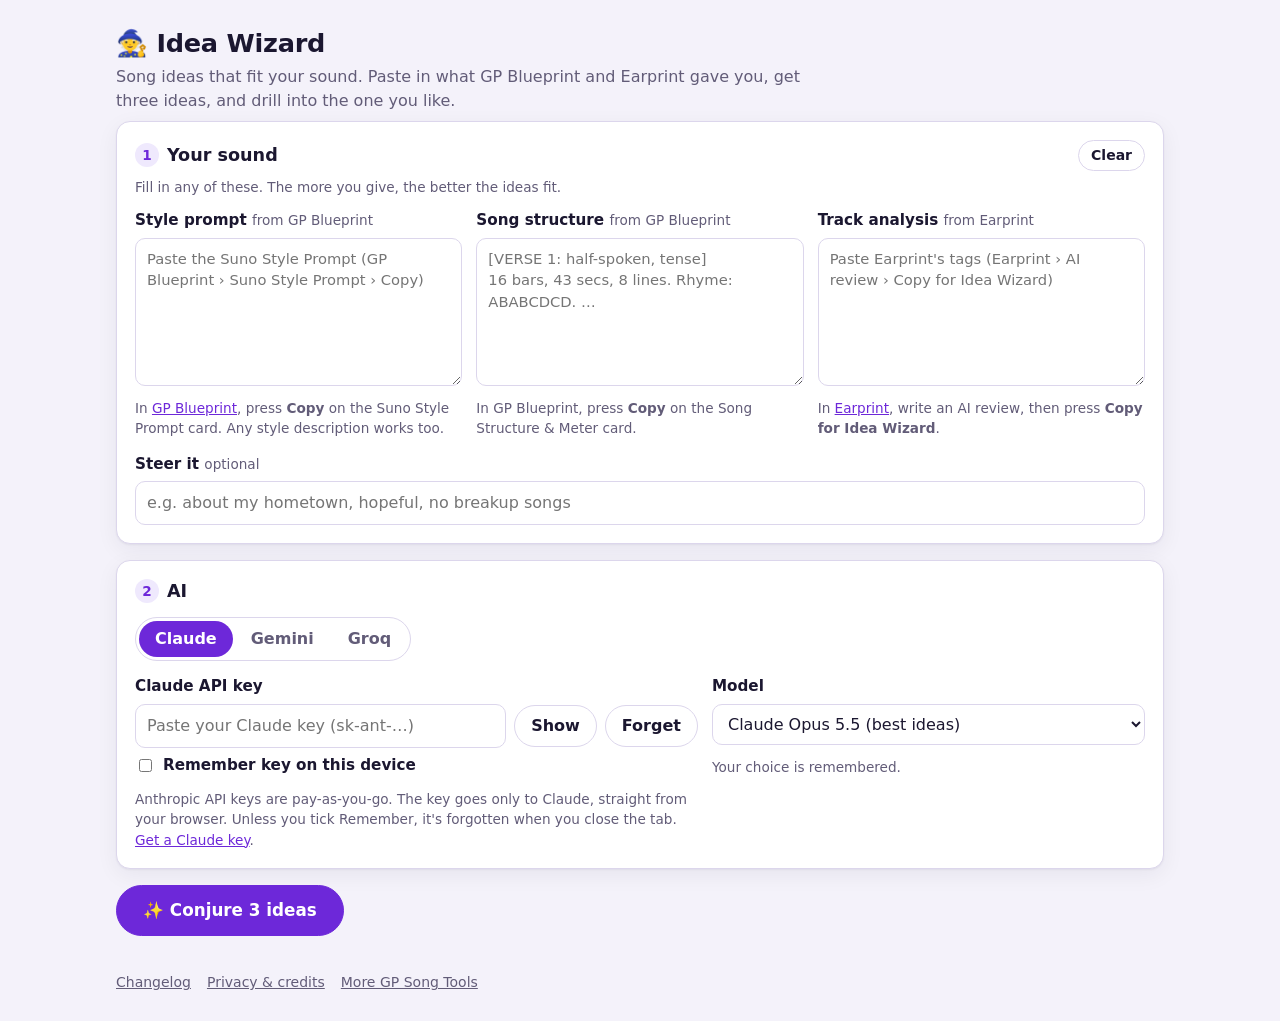
==== index.html @ 5dc4cb25 "Idea Wizard: song ideas from GP Blueprint and Earprint, with drill-down Paste GP Blueprint's style p" ====
<!doctype html>
<html lang="en">
<head>
<meta charset="utf-8">
<link rel="icon" href="data:image/svg+xml,<svg xmlns='http://www.w3.org/2000/svg' viewBox='0 0 100 100'><text y='.9em' font-size='90'>🧙</text></svg>">
<meta name="viewport" content="width=device-width, initial-scale=1">
<title>Idea Wizard</title>
<meta name="description" content="Turn a GP Blueprint style prompt, a song structure and an Earprint analysis into three song ideas, then drill into each one.">
<link rel="stylesheet" href="styles.css">
</head>
<body>
<header class="top">
  <div class="brand">
    <h1><span aria-hidden="true">🧙</span> Idea Wizard</h1>
    <p class="sub">Song ideas that fit your sound. Paste in what GP Blueprint and Earprint gave you, get three ideas, and drill into the one you like.</p>
  </div>
</header>

<main>
  <section class="card" aria-labelledby="h-sound">
    <div class="card-head">
      <h2 id="h-sound"><span class="step">1</span> Your sound</h2>
      <button type="button" class="ghost small" id="clearInputs">Clear</button>
    </div>
    <p class="hint">Fill in any of these. The more you give, the better the ideas fit.</p>
    <div class="inputs">
      <div class="field">
        <label for="style">Style prompt <span class="opt">from GP Blueprint</span></label>
        <textarea id="style" rows="6" placeholder="Paste the Suno Style Prompt (GP Blueprint › Suno Style Prompt › Copy)"></textarea>
        <p class="hint">In <a href="https://gp-songtools.github.io/gp-blueprint/" target="_blank" rel="noopener">GP Blueprint</a>, press <b>Copy</b> on the Suno Style Prompt card. Any style description works too.</p>
      </div>
      <div class="field">
        <label for="structure">Song structure <span class="opt">from GP Blueprint</span></label>
        <textarea id="structure" rows="6" spellcheck="false" placeholder="[VERSE 1: half-spoken, tense]&#10;16 bars, 43 secs, 8 lines. Rhyme: ABABCDCD. …"></textarea>
        <p class="hint" id="structInfo">In GP Blueprint, press <b>Copy</b> on the Song Structure &amp; Meter card.</p>
      </div>
      <div class="field">
        <label for="earprint">Track analysis <span class="opt">from Earprint</span></label>
        <textarea id="earprint" rows="6" placeholder="Paste Earprint's tags (Earprint › AI review › Copy for Idea Wizard)"></textarea>
        <p class="hint" id="epInfo">In <a href="https://gp-songtools.github.io/earprint/" target="_blank" rel="noopener">Earprint</a>, write an AI review, then press <b>Copy for Idea Wizard</b>.</p>
      </div>
    </div>
    <div class="field">
      <label for="steer">Steer it <span class="opt">optional</span></label>
      <input id="steer" type="text" autocomplete="off" placeholder="e.g. about my hometown, hopeful, no breakup songs">
    </div>
  </section>

  <section class="card" aria-labelledby="h-ai">
    <div class="card-head"><h2 id="h-ai"><span class="step">2</span> AI</h2></div>
    <div class="seg" role="radiogroup" aria-label="AI provider">
      <label><input type="radio" name="provider" value="claude"><span>Claude</span></label>
      <label><input type="radio" name="provider" value="gemini"><span>Gemini</span></label>
      <label><input type="radio" name="provider" value="groq"><span>Groq</span></label>
    </div>
    <div class="ai-grid">
      <div class="field">
        <label for="key" id="keyLabel">API key</label>
        <div class="row">
          <input id="key" type="password" autocomplete="off" spellcheck="false">
          <button type="button" class="ghost" id="keyShow">Show</button>
          <button type="button" class="ghost" id="keyForget">Forget</button>
        </div>
        <label class="chk"><input type="checkbox" id="keyRemember"> Remember key on this device</label>
        <p class="hint" id="keyNote"></p>
      </div>
      <div class="field">
        <label for="model">Model</label>
        <select id="model"></select>
        <p class="hint" id="modelNote"></p>
      </div>
    </div>
  </section>

  <div class="go-row">
    <button type="button" class="go" id="go">✨ Conjure 3 ideas</button>
    <p class="status" id="status" role="status" aria-live="polite"></p>
  </div>

  <section id="results" hidden aria-labelledby="h-ideas">
    <div class="card-head">
      <h2 id="h-ideas"><span class="step">3</span> Ideas</h2>
      <button type="button" class="ghost small" id="more">More ideas</button>
    </div>
    <ol class="ideas" id="ideas"></ol>
  </section>

  <section id="detail" class="card detail" hidden aria-live="polite"></section>
</main>

<footer class="foot">
  <a href="changelog.html">Changelog</a>
  <a href="https://gp-songtools.github.io/toolsmenu/privacy.html">Privacy &amp; credits</a>
  <a href="https://gp-songtools.github.io/toolsmenu/">More GP Song Tools</a>
</footer>

<script type="module" src="app.js"></script>
<!-- Cloudflare Web Analytics --><script type='module' src='https://static.cloudflareinsights.com/beacon.min.js' data-cf-beacon='{"token": "2c5b0c69f74b496998f02d0e1f651bd5"}'></script><!-- End Cloudflare Web Analytics -->
</body>
</html>
---- styles.css ----
/* Idea Wizard. Light and dark themes; colours only via the variables below. */
:root{--bg:#f4f2fa;--card:#ffffff;--ink:#1b1730;--mut:#625c78;--ln:#dcd6ec;--ac:#6d28d9;--acf:#ffffff;--soft:#efe9fd;--chip:#f1edf9;--warn:#b3261e;--ok:#047857;
  --r:14px;--shadow:0 1px 2px rgba(20,10,50,.05),0 6px 22px rgba(20,10,50,.06);color-scheme:light}
@media(prefers-color-scheme:dark){:root{--bg:#120f1c;--card:#1b1729;--ink:#ece8f7;--mut:#a39cba;--ln:#2e2843;--ac:#a78bfa;--acf:#160a33;--soft:#251d3d;--chip:#241f36;--warn:#ff8a80;--ok:#6ee7b7;--shadow:none;color-scheme:dark}}
*,*::before,*::after{box-sizing:border-box}
[hidden]{display:none!important}
html,body{margin:0;background:var(--bg);color:var(--ink);font:16px/1.5 system-ui,-apple-system,"Segoe UI",Roboto,sans-serif}
a{color:var(--ac)}
h1,h2,h3{margin:0;line-height:1.2}
h1{font-size:1.6rem;letter-spacing:-.01em}
h2{font-size:1.1rem;display:flex;align-items:center;gap:8px}
h3{font-size:1.05rem}
button,input,select,textarea{font:inherit;color:inherit}
button{cursor:pointer;border:1px solid var(--ac);background:var(--ac);color:var(--acf);border-radius:999px;padding:8px 16px;font-weight:600}
button.ghost{background:transparent;color:var(--ink);border-color:var(--ln)}
button.ghost:hover{border-color:var(--ac)}
button.small{padding:4px 12px;font-size:.875rem}
button:disabled{opacity:.5;cursor:not-allowed}
button:focus-visible,input:focus-visible,select:focus-visible,textarea:focus-visible,summary:focus-visible{outline:2px solid var(--ac);outline-offset:2px}
input[type=text],input[type=password],select,textarea{width:100%;min-width:0;background:var(--card);border:1px solid var(--ln);border-radius:10px;padding:9px 11px}
textarea{resize:vertical;line-height:1.45;font-size:.92rem}
.top,main,.foot{max-width:1080px;margin:0 auto;padding-left:16px;padding-right:16px}
.top{padding-top:28px;padding-bottom:8px}
.sub{color:var(--mut);margin:6px 0 0;max-width:68ch}
main{display:flex;flex-direction:column;gap:16px;padding-bottom:32px}
.card{background:var(--card);border:1px solid var(--ln);border-radius:var(--r);padding:18px;box-shadow:var(--shadow);min-width:0}
.card-head{display:flex;align-items:center;justify-content:space-between;gap:12px;margin-bottom:6px}
.step{display:inline-grid;place-items:center;width:24px;height:24px;border-radius:50%;background:var(--soft);color:var(--ac);font-size:.85rem;font-weight:700}
.hint{color:var(--mut);font-size:.85rem;margin:6px 0 0}
.hint.ok{color:var(--ok)}
.inputs{display:grid;grid-template-columns:repeat(3,minmax(0,1fr));gap:14px;margin:12px 0 14px}
.field{display:flex;flex-direction:column;gap:6px;min-width:0}
.field>label{font-weight:600;font-size:.95rem}
.opt{font-weight:400;color:var(--mut);font-size:.85rem}
.row{display:flex;gap:8px;align-items:center}
.row input{flex:1}
.chk{display:flex;gap:8px;align-items:center;font-size:.9rem}
.seg{display:inline-flex;border:1px solid var(--ln);border-radius:999px;padding:3px;gap:2px;margin:8px 0 14px;flex-wrap:wrap}
.seg label{cursor:pointer}
.seg input{position:absolute;opacity:0;pointer-events:none}
.seg span{display:block;padding:6px 16px;border-radius:999px;font-weight:600;color:var(--mut)}
.seg input:checked+span{background:var(--ac);color:var(--acf)}
.seg input:focus-visible+span{outline:2px solid var(--ac);outline-offset:2px}
.ai-grid{display:grid;grid-template-columns:minmax(0,1.3fr) minmax(0,1fr);gap:14px}
.go-row{display:flex;align-items:center;gap:14px;flex-wrap:wrap}
.go{font-size:1.05rem;padding:12px 26px}
.status{margin:0;color:var(--mut);min-width:0;overflow-wrap:anywhere}
.status.err{color:var(--warn)}
.status.busy::before{content:"";display:inline-block;width:12px;height:12px;border:2px solid var(--ac);border-right-color:transparent;border-radius:50%;margin-right:8px;vertical-align:-1px;animation:spin .8s linear infinite}
@keyframes spin{to{transform:rotate(360deg)}}
@media(prefers-reduced-motion:reduce){.status.busy::before{animation:none}}
.ideas{list-style:none;margin:0;padding:0;display:grid;grid-template-columns:repeat(3,minmax(0,1fr));gap:14px}
.idea{background:var(--card);border:1px solid var(--ln);border-top:4px solid var(--ac);border-radius:var(--r);padding:16px;display:flex;flex-direction:column;gap:8px;box-shadow:var(--shadow);min-width:0}
.idea.on{outline:2px solid var(--ac)}
.idea .topic{margin:0}
.kv{margin:0;font-size:.92rem}
.kv b{color:var(--mut);font-weight:600}
.chips{display:flex;flex-wrap:wrap;gap:6px;margin:0;padding:0;list-style:none}
.chips li{background:var(--chip);border-radius:999px;padding:2px 10px;font-size:.85rem}
.why{color:var(--mut);font-size:.88rem;margin:0}
.actions{display:flex;flex-wrap:wrap;gap:8px;margin-top:auto;padding-top:6px}
.copied{font-size:.85rem;color:var(--ok)}
.detail h3{font-size:1.35rem}
.plan-meta{display:grid;grid-template-columns:repeat(3,minmax(0,1fr));gap:12px;margin:12px 0}
.plan-meta div{background:var(--soft);border-radius:10px;padding:10px 12px}
.plan-meta b{display:block;font-size:.8rem;text-transform:uppercase;letter-spacing:.06em;color:var(--ac)}
.secs{list-style:none;margin:12px 0;padding:0;display:flex;flex-direction:column;gap:10px}
.sec{border:1px solid var(--ln);border-left:4px solid var(--ac);border-radius:10px;padding:12px 14px}
.sec.inst{border-left-color:var(--ln)}
.sec .tag{font-family:ui-monospace,SFMono-Regular,Menlo,monospace;font-size:.88rem;font-weight:600;overflow-wrap:anywhere}
.sec p{margin:6px 0}
.lines{margin:8px 0 0;padding-left:1.4em;display:flex;flex-direction:column;gap:6px;font-size:.92rem}
.lines .img{color:var(--mut)}
.lines .ends{font-family:ui-monospace,SFMono-Regular,Menlo,monospace;font-size:.82rem;color:var(--ac)}
.extras{display:grid;grid-template-columns:repeat(2,minmax(0,1fr));gap:14px;margin:12px 0}
.extras h4{margin:0 0 6px;font-size:.9rem}
.extras ul.plain{margin:0;padding-left:1.2em}
.foot{display:flex;flex-wrap:wrap;gap:4px 16px;padding-top:4px;padding-bottom:28px;color:var(--mut);font-size:.875rem}
.foot a{color:inherit}
.foot a:hover{color:var(--ac)}
@media(max-width:900px){.inputs,.ideas,.plan-meta,.extras{grid-template-columns:minmax(0,1fr)}.ai-grid{grid-template-columns:minmax(0,1fr)}}
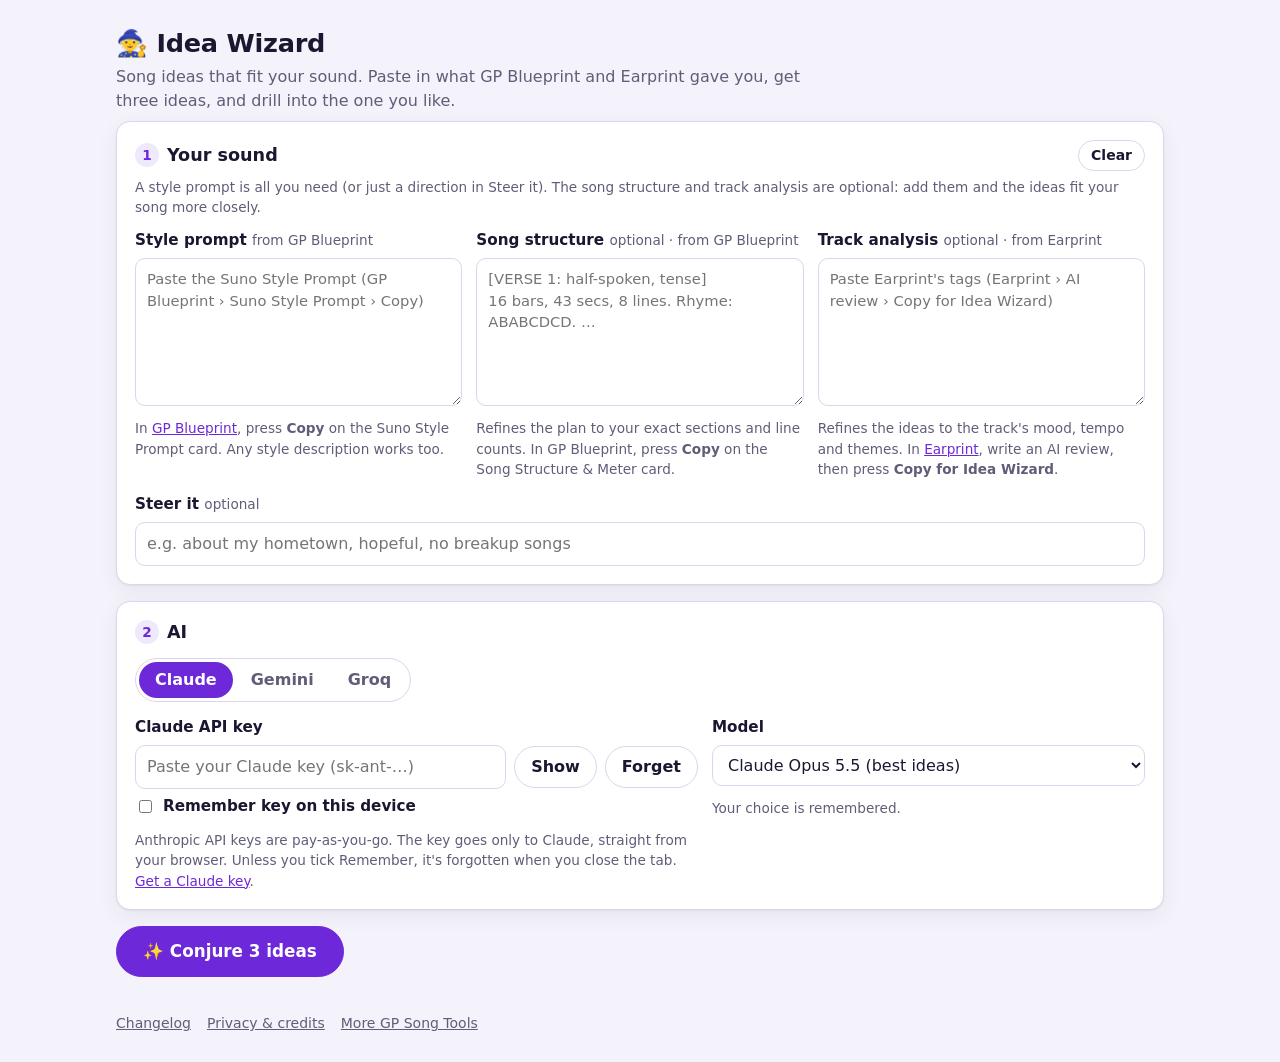
==== commit 501dd8ef: "Structure and track analysis are optional: a style prompt or direction is enough Co-Authored-By: Cla" ====
--- a/index.html
+++ b/index.html
@@ -22,7 +22,7 @@
       <h2 id="h-sound"><span class="step">1</span> Your sound</h2>
       <button type="button" class="ghost small" id="clearInputs">Clear</button>
     </div>
-    <p class="hint">Fill in any of these. The more you give, the better the ideas fit.</p>
+    <p class="hint">A style prompt is all you need (or just a direction in Steer it). The song structure and track analysis are optional: add them and the ideas fit your song more closely.</p>
     <div class="inputs">
       <div class="field">
         <label for="style">Style prompt <span class="opt">from GP Blueprint</span></label>
@@ -30,14 +30,14 @@
         <p class="hint">In <a href="https://gp-songtools.github.io/gp-blueprint/" target="_blank" rel="noopener">GP Blueprint</a>, press <b>Copy</b> on the Suno Style Prompt card. Any style description works too.</p>
       </div>
       <div class="field">
-        <label for="structure">Song structure <span class="opt">from GP Blueprint</span></label>
+        <label for="structure">Song structure <span class="opt">optional · from GP Blueprint</span></label>
         <textarea id="structure" rows="6" spellcheck="false" placeholder="[VERSE 1: half-spoken, tense]&#10;16 bars, 43 secs, 8 lines. Rhyme: ABABCDCD. …"></textarea>
-        <p class="hint" id="structInfo">In GP Blueprint, press <b>Copy</b> on the Song Structure &amp; Meter card.</p>
+        <p class="hint" id="structInfo">Refines the plan to your exact sections and line counts. In GP Blueprint, press <b>Copy</b> on the Song Structure &amp; Meter card.</p>
       </div>
       <div class="field">
-        <label for="earprint">Track analysis <span class="opt">from Earprint</span></label>
+        <label for="earprint">Track analysis <span class="opt">optional · from Earprint</span></label>
         <textarea id="earprint" rows="6" placeholder="Paste Earprint's tags (Earprint › AI review › Copy for Idea Wizard)"></textarea>
-        <p class="hint" id="epInfo">In <a href="https://gp-songtools.github.io/earprint/" target="_blank" rel="noopener">Earprint</a>, write an AI review, then press <b>Copy for Idea Wizard</b>.</p>
+        <p class="hint" id="epInfo">Refines the ideas to the track's mood, tempo and themes. In <a href="https://gp-songtools.github.io/earprint/" target="_blank" rel="noopener">Earprint</a>, write an AI review, then press <b>Copy for Idea Wizard</b>.</p>
       </div>
     </div>
     <div class="field">
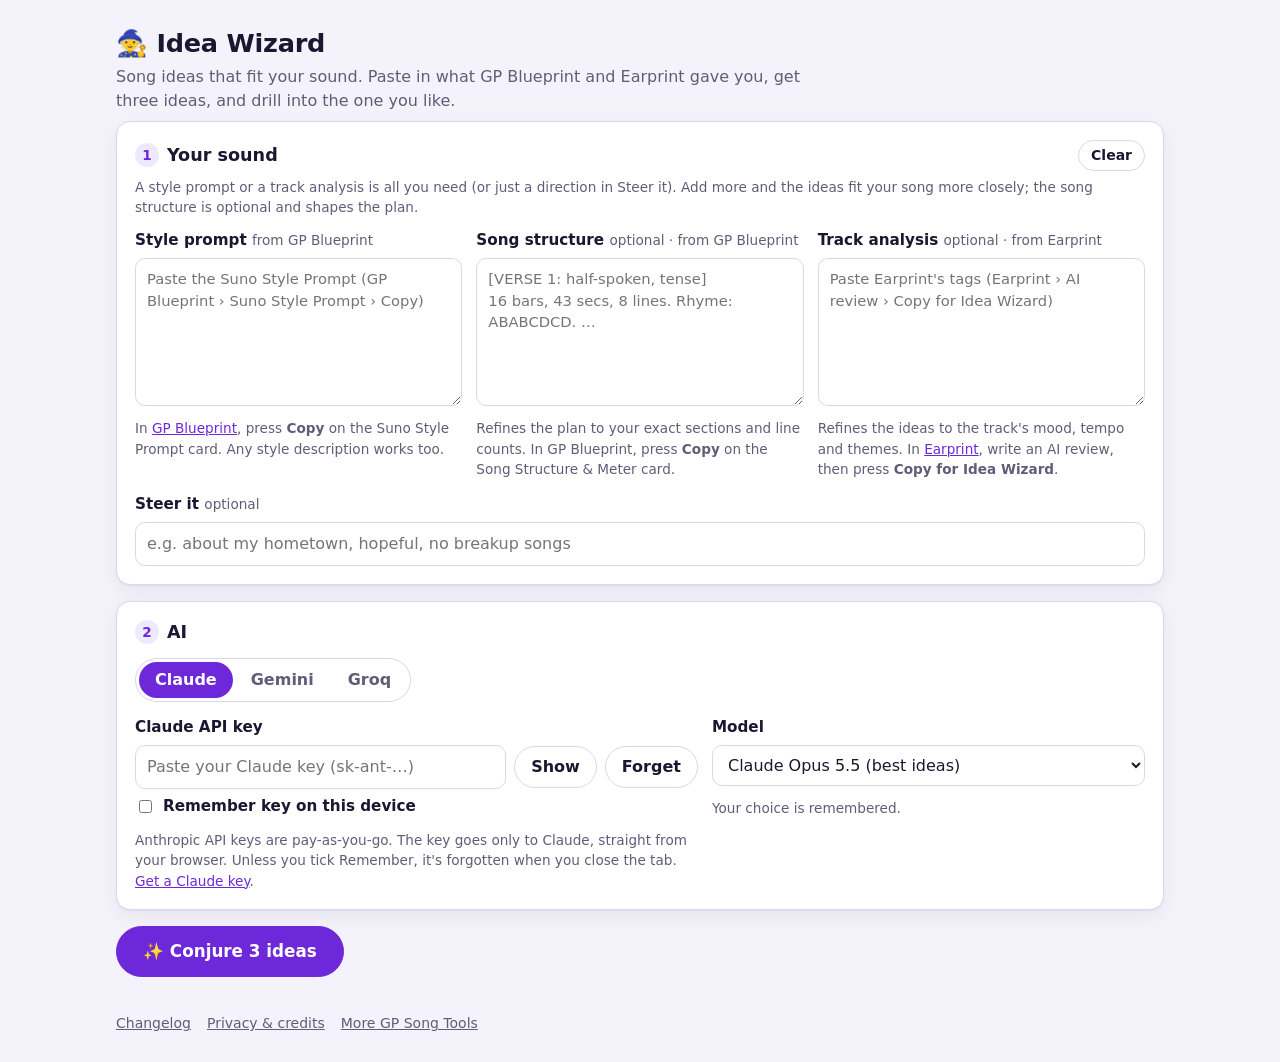
==== commit e16cfac8: "Earprint's analysis alone is enough to conjure ideas Co-Authored-By: Claude Opus 5.5 <noreply@anthro" ====
--- a/index.html
+++ b/index.html
@@ -22,7 +22,7 @@
       <h2 id="h-sound"><span class="step">1</span> Your sound</h2>
       <button type="button" class="ghost small" id="clearInputs">Clear</button>
     </div>
-    <p class="hint">A style prompt is all you need (or just a direction in Steer it). The song structure and track analysis are optional: add them and the ideas fit your song more closely.</p>
+    <p class="hint">A style prompt or a track analysis is all you need (or just a direction in Steer it). Add more and the ideas fit your song more closely; the song structure is optional and shapes the plan.</p>
     <div class="inputs">
       <div class="field">
         <label for="style">Style prompt <span class="opt">from GP Blueprint</span></label>
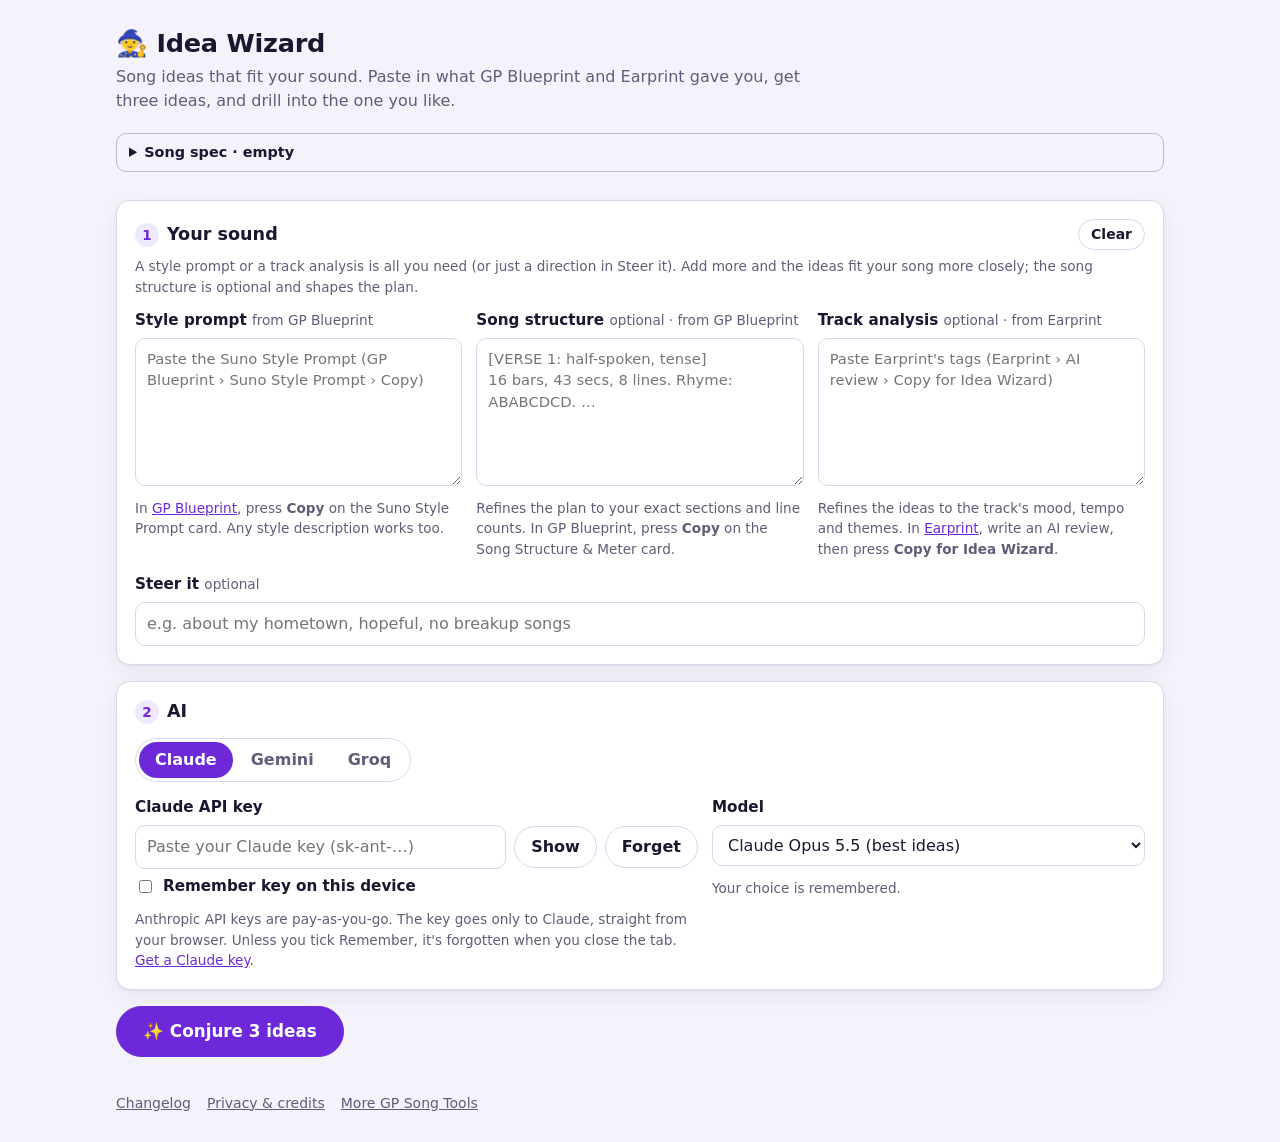
==== commit cdd44c2c: "Song spec: fill the boxes from it and save ideas to it Idea Wizard reads and writes the GP Song Tool" ====
--- a/index.html
+++ b/index.html
@@ -17,12 +17,14 @@
 </header>
 
 <main>
+  <div id="specPanel" class="spec-panel"></div>
   <section class="card" aria-labelledby="h-sound">
     <div class="card-head">
       <h2 id="h-sound"><span class="step">1</span> Your sound</h2>
       <button type="button" class="ghost small" id="clearInputs">Clear</button>
     </div>
     <p class="hint">A style prompt or a track analysis is all you need (or just a direction in Steer it). Add more and the ideas fit your song more closely; the song structure is optional and shapes the plan.</p>
+    <div id="specIn" class="spec-in" hidden></div>
     <div class="inputs">
       <div class="field">
         <label for="style">Style prompt <span class="opt">from GP Blueprint</span></label>
--- a/styles.css
+++ b/styles.css
@@ -79,3 +79,12 @@
 .foot a{color:inherit}
 .foot a:hover{color:var(--ac)}
 @media(max-width:900px){.inputs,.ideas,.plan-meta,.extras{grid-template-columns:minmax(0,1fr)}.ai-grid{grid-template-columns:minmax(0,1fr)}}
+
+/* Song spec (shared with the other GP Song Tools; panel drawn by songspec.js) */
+.spec-panel{color:var(--ink)}
+.spec-in{border:1px solid var(--ln);border-radius:12px;padding:10px 12px;margin:10px 0;background:var(--soft)}
+.spec-in p{margin:2px 0}
+.spec-in-head{font-weight:600}
+.spec-in-row{display:flex;flex-wrap:wrap;align-items:center;gap:6px 10px;margin:6px 0}
+.spec-in-text{flex:1 1 12rem;min-width:0;overflow-wrap:anywhere}
+.spec-ok{color:var(--ok);font-weight:600}
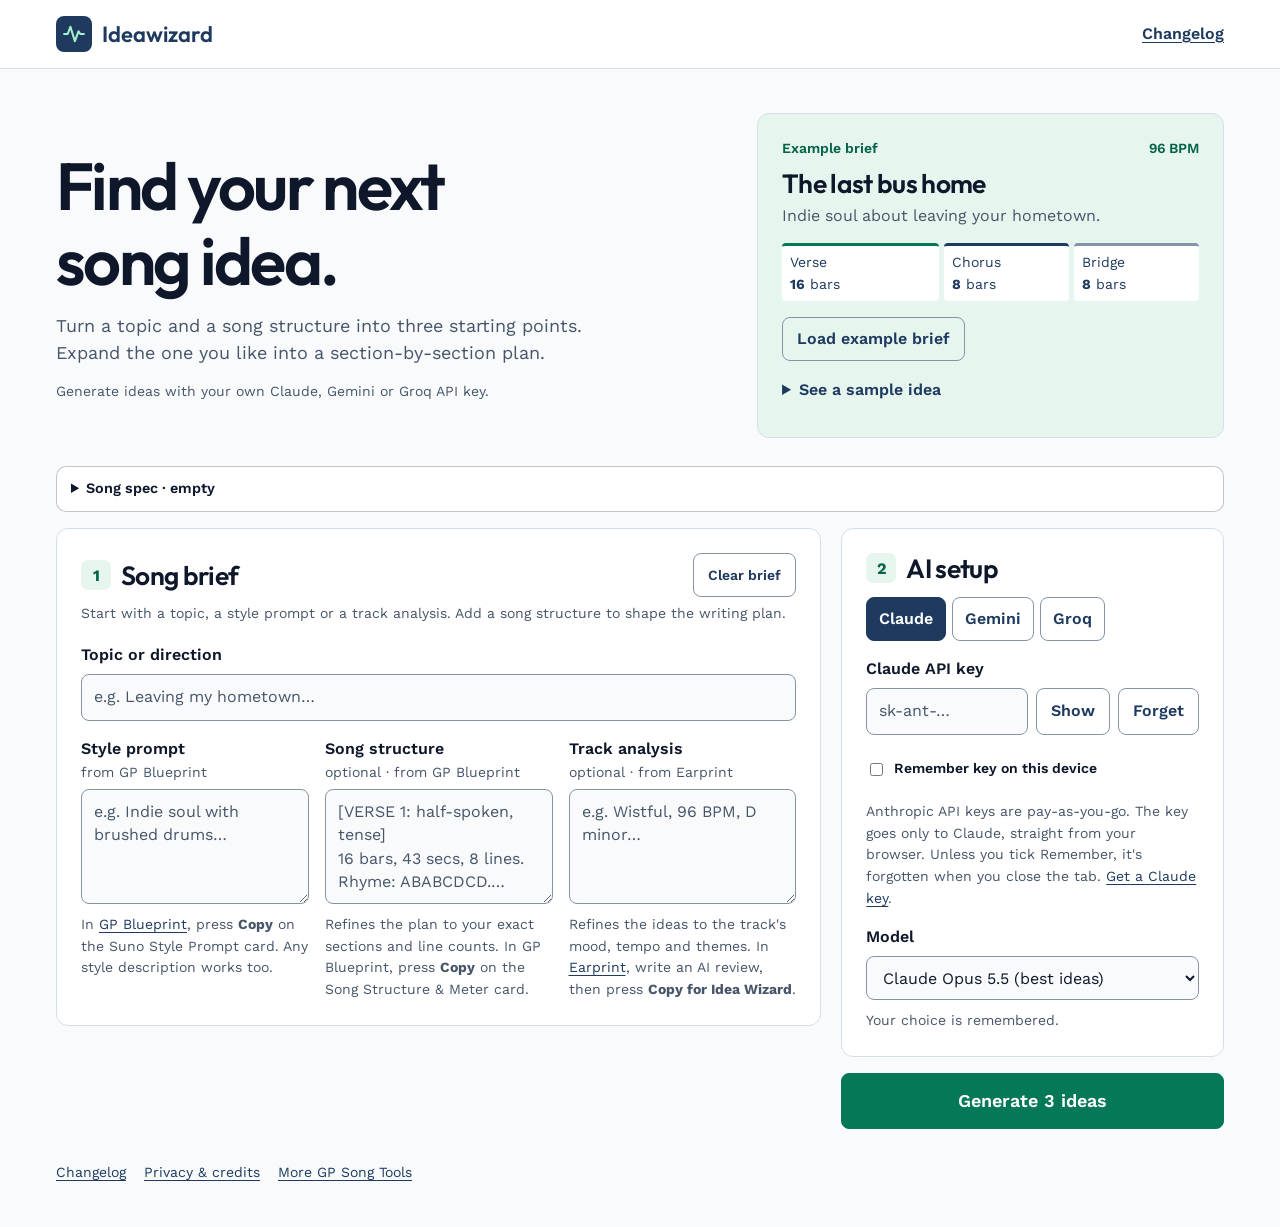
==== commit 67f33f02: "Redesign the Ideawizard songwriting workspace" ====
--- a/index.html
+++ b/index.html
@@ -2,95 +2,139 @@
 <html lang="en">
 <head>
 <meta charset="utf-8">
-<link rel="icon" href="data:image/svg+xml,<svg xmlns='http://www.w3.org/2000/svg' viewBox='0 0 100 100'><text y='.9em' font-size='90'>🧙</text></svg>">
+<link rel="icon" href="mark.svg" type="image/svg+xml">
 <meta name="viewport" content="width=device-width, initial-scale=1">
 <title>Idea Wizard</title>
 <meta name="description" content="Turn a GP Blueprint style prompt, a song structure and an Earprint analysis into three song ideas, then drill into each one.">
+<meta name="theme-color" content="#f8fafc" media="(prefers-color-scheme: light)">
+<meta name="theme-color" content="#101923" media="(prefers-color-scheme: dark)">
+<link rel="preload" href="fonts/outfit.woff2" as="font" type="font/woff2" crossorigin>
+<link rel="preload" href="fonts/work-sans.woff2" as="font" type="font/woff2" crossorigin>
 <link rel="stylesheet" href="styles.css">
 </head>
 <body>
-<header class="top">
-  <div class="brand">
-    <h1><span aria-hidden="true">🧙</span> Idea Wizard</h1>
-    <p class="sub">Song ideas that fit your sound. Paste in what GP Blueprint and Earprint gave you, get three ideas, and drill into the one you like.</p>
-  </div>
+<a class="skip-link" href="#main">Skip to content</a>
+<header class="site-header">
+  <nav class="site-nav shell" aria-label="Site">
+    <a class="wordmark" translate="no" href="./"><img src="mark.svg" alt="" width="36" height="36"> Ideawizard</a>
+    <a href="changelog.html">Changelog</a>
+  </nav>
 </header>
 
-<main>
+<main class="shell" id="main" tabindex="-1">
+  <div class="intro">
+    <div class="intro-copy">
+      <h1>Find your next song idea.</h1>
+      <p class="sub">Turn a topic and a song structure into three starting points. Expand the one you like into a section-by-section plan.</p>
+      <p class="hint">Generate ideas with your own Claude, Gemini or Groq API key.</p>
+    </div>
+    <aside class="example" aria-labelledby="exampleTitle">
+      <div class="example-head">
+        <span>Example brief</span>
+        <span class="example-tempo">96 BPM</span>
+      </div>
+      <h2 id="exampleTitle">The last bus home</h2>
+      <p>Indie soul about leaving your hometown.</p>
+      <ul class="arrangement" aria-label="Example song arrangement">
+        <li>Verse <span><b>16</b> bars</span></li>
+        <li>Chorus <span><b>8</b> bars</span></li>
+        <li>Bridge <span><b>8</b> bars</span></li>
+      </ul>
+      <button type="button" class="ghost" id="loadExample">Load example brief</button>
+      <details class="example-output">
+        <summary>See a sample idea</summary>
+        <h3>One Stop Past Home</h3>
+        <p>The last bus pulls away while the corner shop is still open. A nervous goodbye turns into permission to start over.</p>
+        <dl>
+          <dt>Verse</dt><dd>Follow the familiar shop lights as they slip past the glass.</dd>
+          <dt>Chorus</dt><dd>Let the melody open up as the rider looks ahead.</dd>
+          <dt>Bridge</dt><dd>Strip back to keys for a voice note the rider records and deletes.</dd>
+        </dl>
+      </details>
+    </aside>
+  </div>
+
   <div id="specPanel" class="spec-panel"></div>
-  <section class="card" aria-labelledby="h-sound">
-    <div class="card-head">
-      <h2 id="h-sound"><span class="step">1</span> Your sound</h2>
-      <button type="button" class="ghost small" id="clearInputs">Clear</button>
-    </div>
-    <p class="hint">A style prompt or a track analysis is all you need (or just a direction in Steer it). Add more and the ideas fit your song more closely; the song structure is optional and shapes the plan.</p>
-    <div id="specIn" class="spec-in" hidden></div>
-    <div class="inputs">
+  <div class="workspace">
+    <section class="card brief" aria-labelledby="h-sound">
+      <div class="card-head">
+        <h2 id="h-sound"><span class="step">1</span> Song brief</h2>
+        <button type="button" class="ghost small" id="clearInputs">Clear brief</button>
+      </div>
+      <p class="status err" id="briefError" role="status"></p>
+      <p class="hint">Start with a topic, a style prompt or a track analysis. Add a song structure to shape the writing plan.</p>
+      <div id="specIn" class="spec-in" hidden></div>
       <div class="field">
-        <label for="style">Style prompt <span class="opt">from GP Blueprint</span></label>
-        <textarea id="style" rows="6" placeholder="Paste the Suno Style Prompt (GP Blueprint › Suno Style Prompt › Copy)"></textarea>
-        <p class="hint">In <a href="https://gp-songtools.github.io/gp-blueprint/" target="_blank" rel="noopener">GP Blueprint</a>, press <b>Copy</b> on the Suno Style Prompt card. Any style description works too.</p>
+        <label for="steer">Topic or direction</label>
+        <input id="steer" name="steer" type="text" autocomplete="off" placeholder="e.g. Leaving my hometown…">
       </div>
-      <div class="field">
-        <label for="structure">Song structure <span class="opt">optional · from GP Blueprint</span></label>
-        <textarea id="structure" rows="6" spellcheck="false" placeholder="[VERSE 1: half-spoken, tense]&#10;16 bars, 43 secs, 8 lines. Rhyme: ABABCDCD. …"></textarea>
-        <p class="hint" id="structInfo">Refines the plan to your exact sections and line counts. In GP Blueprint, press <b>Copy</b> on the Song Structure &amp; Meter card.</p>
+      <div class="inputs">
+        <div class="field">
+          <label for="style">Style prompt <span class="opt">from GP Blueprint</span></label>
+          <textarea id="style" name="style" autocomplete="off" aria-describedby="styleInfo briefError" rows="4" placeholder="e.g. Indie soul with brushed drums…"></textarea>
+          <p class="hint" id="styleInfo">In <a href="https://gp-songtools.github.io/gp-blueprint/" target="_blank" rel="noopener">GP Blueprint</a>, press <b>Copy</b> on the Suno Style Prompt card. Any style description works too.</p>
+        </div>
+        <div class="field">
+          <label for="structure">Song structure <span class="opt">optional · from GP Blueprint</span></label>
+          <textarea id="structure" name="structure" autocomplete="off" aria-describedby="structInfo" rows="4" spellcheck="false" placeholder="[VERSE 1: half-spoken, tense]&#10;16 bars, 43 secs, 8 lines. Rhyme: ABABCDCD.…"></textarea>
+          <p class="hint" id="structInfo">Refines the plan to your exact sections and line counts. In GP Blueprint, press <b>Copy</b> on the Song Structure &amp; Meter card.</p>
+        </div>
+        <div class="field">
+          <label for="earprint">Track analysis <span class="opt">optional · from Earprint</span></label>
+          <textarea id="earprint" name="earprint" autocomplete="off" aria-describedby="epInfo" rows="4" placeholder="e.g. Wistful, 96 BPM, D minor…"></textarea>
+          <p class="hint" id="epInfo">Refines the ideas to the track's mood, tempo and themes. In <a href="https://gp-songtools.github.io/earprint/" target="_blank" rel="noopener">Earprint</a>, write an AI review, then press <b>Copy for Idea Wizard</b>.</p>
+        </div>
       </div>
-      <div class="field">
-        <label for="earprint">Track analysis <span class="opt">optional · from Earprint</span></label>
-        <textarea id="earprint" rows="6" placeholder="Paste Earprint's tags (Earprint › AI review › Copy for Idea Wizard)"></textarea>
-        <p class="hint" id="epInfo">Refines the ideas to the track's mood, tempo and themes. In <a href="https://gp-songtools.github.io/earprint/" target="_blank" rel="noopener">Earprint</a>, write an AI review, then press <b>Copy for Idea Wizard</b>.</p>
+    </section>
+
+    <div class="setup">
+      <section class="card" aria-labelledby="h-ai">
+        <div class="card-head"><h2 id="h-ai"><span class="step">2</span> AI setup</h2></div>
+        <div class="seg" role="radiogroup" aria-label="AI provider">
+          <label><input type="radio" name="provider" value="claude"><span>Claude</span></label>
+          <label><input type="radio" name="provider" value="gemini"><span>Gemini</span></label>
+          <label><input type="radio" name="provider" value="groq"><span>Groq</span></label>
+        </div>
+        <div class="ai-grid">
+          <div class="field">
+            <label for="key" id="keyLabel">API key</label>
+            <div class="row">
+              <input id="key" name="key" aria-describedby="keyNote keyError" type="password" autocomplete="off" spellcheck="false">
+              <button type="button" class="ghost" id="keyShow" aria-controls="key">Show</button>
+              <button type="button" class="ghost" id="keyForget" aria-label="Forget API key">Forget</button>
+            </div>
+            <p class="status err" id="keyError" role="status"></p>
+            <label class="chk"><input type="checkbox" id="keyRemember" name="keyRemember"> Remember key on this device</label>
+            <p class="hint" id="keyNote"></p>
+          </div>
+          <div class="field">
+            <label for="model">Model</label>
+            <select id="model" name="model" aria-describedby="modelNote"></select>
+            <p class="hint" id="modelNote"></p>
+          </div>
+        </div>
+      </section>
+
+      <div class="go-row">
+        <button type="button" class="go" id="go">Generate 3 ideas</button>
+        <p class="status" id="status" role="status" aria-live="polite"></p>
       </div>
     </div>
-    <div class="field">
-      <label for="steer">Steer it <span class="opt">optional</span></label>
-      <input id="steer" type="text" autocomplete="off" placeholder="e.g. about my hometown, hopeful, no breakup songs">
-    </div>
-  </section>
-
-  <section class="card" aria-labelledby="h-ai">
-    <div class="card-head"><h2 id="h-ai"><span class="step">2</span> AI</h2></div>
-    <div class="seg" role="radiogroup" aria-label="AI provider">
-      <label><input type="radio" name="provider" value="claude"><span>Claude</span></label>
-      <label><input type="radio" name="provider" value="gemini"><span>Gemini</span></label>
-      <label><input type="radio" name="provider" value="groq"><span>Groq</span></label>
-    </div>
-    <div class="ai-grid">
-      <div class="field">
-        <label for="key" id="keyLabel">API key</label>
-        <div class="row">
-          <input id="key" type="password" autocomplete="off" spellcheck="false">
-          <button type="button" class="ghost" id="keyShow">Show</button>
-          <button type="button" class="ghost" id="keyForget">Forget</button>
-        </div>
-        <label class="chk"><input type="checkbox" id="keyRemember"> Remember key on this device</label>
-        <p class="hint" id="keyNote"></p>
-      </div>
-      <div class="field">
-        <label for="model">Model</label>
-        <select id="model"></select>
-        <p class="hint" id="modelNote"></p>
-      </div>
-    </div>
-  </section>
-
-  <div class="go-row">
-    <button type="button" class="go" id="go">✨ Conjure 3 ideas</button>
-    <p class="status" id="status" role="status" aria-live="polite"></p>
   </div>
 
   <section id="results" hidden aria-labelledby="h-ideas">
     <div class="card-head">
-      <h2 id="h-ideas"><span class="step">3</span> Ideas</h2>
+      <h2 id="h-ideas" tabindex="-1"><span class="step">3</span> Ideas</h2>
       <button type="button" class="ghost small" id="more">More ideas</button>
     </div>
+    <p id="resultsStatus" tabindex="-1" class="status" role="status"></p>
     <ol class="ideas" id="ideas"></ol>
   </section>
 
-  <section id="detail" class="card detail" hidden aria-live="polite"></section>
+  <section id="detail" class="card detail" hidden aria-labelledby="planTitle"></section>
 </main>
 
-<footer class="foot">
+<footer class="foot shell">
   <a href="changelog.html">Changelog</a>
   <a href="https://gp-songtools.github.io/toolsmenu/privacy.html">Privacy &amp; credits</a>
   <a href="https://gp-songtools.github.io/toolsmenu/">More GP Song Tools</a>
--- a/styles.css
+++ b/styles.css
@@ -1,90 +1,247 @@
-/* Idea Wizard. Light and dark themes; colours only via the variables below. */
-:root{--bg:#f4f2fa;--card:#ffffff;--ink:#1b1730;--mut:#625c78;--ln:#dcd6ec;--ac:#6d28d9;--acf:#ffffff;--soft:#efe9fd;--chip:#f1edf9;--warn:#b3261e;--ok:#047857;
-  --r:14px;--shadow:0 1px 2px rgba(20,10,50,.05),0 6px 22px rgba(20,10,50,.06);color-scheme:light}
-@media(prefers-color-scheme:dark){:root{--bg:#120f1c;--card:#1b1729;--ink:#ece8f7;--mut:#a39cba;--ln:#2e2843;--ac:#a78bfa;--acf:#160a33;--soft:#251d3d;--chip:#241f36;--warn:#ff8a80;--ok:#6ee7b7;--shadow:none;color-scheme:dark}}
-*,*::before,*::after{box-sizing:border-box}
-[hidden]{display:none!important}
-html,body{margin:0;background:var(--bg);color:var(--ink);font:16px/1.5 system-ui,-apple-system,"Segoe UI",Roboto,sans-serif}
-a{color:var(--ac)}
-h1,h2,h3{margin:0;line-height:1.2}
-h1{font-size:1.6rem;letter-spacing:-.01em}
-h2{font-size:1.1rem;display:flex;align-items:center;gap:8px}
-h3{font-size:1.05rem}
-button,input,select,textarea{font:inherit;color:inherit}
-button{cursor:pointer;border:1px solid var(--ac);background:var(--ac);color:var(--acf);border-radius:999px;padding:8px 16px;font-weight:600}
-button.ghost{background:transparent;color:var(--ink);border-color:var(--ln)}
-button.ghost:hover{border-color:var(--ac)}
-button.small{padding:4px 12px;font-size:.875rem}
-button:disabled{opacity:.5;cursor:not-allowed}
-button:focus-visible,input:focus-visible,select:focus-visible,textarea:focus-visible,summary:focus-visible{outline:2px solid var(--ac);outline-offset:2px}
-input[type=text],input[type=password],select,textarea{width:100%;min-width:0;background:var(--card);border:1px solid var(--ln);border-radius:10px;padding:9px 11px}
-textarea{resize:vertical;line-height:1.45;font-size:.92rem}
-.top,main,.foot{max-width:1080px;margin:0 auto;padding-left:16px;padding-right:16px}
-.top{padding-top:28px;padding-bottom:8px}
-.sub{color:var(--mut);margin:6px 0 0;max-width:68ch}
-main{display:flex;flex-direction:column;gap:16px;padding-bottom:32px}
-.card{background:var(--card);border:1px solid var(--ln);border-radius:var(--r);padding:18px;box-shadow:var(--shadow);min-width:0}
-.card-head{display:flex;align-items:center;justify-content:space-between;gap:12px;margin-bottom:6px}
-.step{display:inline-grid;place-items:center;width:24px;height:24px;border-radius:50%;background:var(--soft);color:var(--ac);font-size:.85rem;font-weight:700}
-.hint{color:var(--mut);font-size:.85rem;margin:6px 0 0}
-.hint.ok{color:var(--ok)}
-.inputs{display:grid;grid-template-columns:repeat(3,minmax(0,1fr));gap:14px;margin:12px 0 14px}
-.field{display:flex;flex-direction:column;gap:6px;min-width:0}
-.field>label{font-weight:600;font-size:.95rem}
-.opt{font-weight:400;color:var(--mut);font-size:.85rem}
-.row{display:flex;gap:8px;align-items:center}
-.row input{flex:1}
-.chk{display:flex;gap:8px;align-items:center;font-size:.9rem}
-.seg{display:inline-flex;border:1px solid var(--ln);border-radius:999px;padding:3px;gap:2px;margin:8px 0 14px;flex-wrap:wrap}
-.seg label{cursor:pointer}
-.seg input{position:absolute;opacity:0;pointer-events:none}
-.seg span{display:block;padding:6px 16px;border-radius:999px;font-weight:600;color:var(--mut)}
-.seg input:checked+span{background:var(--ac);color:var(--acf)}
-.seg input:focus-visible+span{outline:2px solid var(--ac);outline-offset:2px}
-.ai-grid{display:grid;grid-template-columns:minmax(0,1.3fr) minmax(0,1fr);gap:14px}
-.go-row{display:flex;align-items:center;gap:14px;flex-wrap:wrap}
-.go{font-size:1.05rem;padding:12px 26px}
-.status{margin:0;color:var(--mut);min-width:0;overflow-wrap:anywhere}
-.status.err{color:var(--warn)}
-.status.busy::before{content:"";display:inline-block;width:12px;height:12px;border:2px solid var(--ac);border-right-color:transparent;border-radius:50%;margin-right:8px;vertical-align:-1px;animation:spin .8s linear infinite}
-@keyframes spin{to{transform:rotate(360deg)}}
-@media(prefers-reduced-motion:reduce){.status.busy::before{animation:none}}
-.ideas{list-style:none;margin:0;padding:0;display:grid;grid-template-columns:repeat(3,minmax(0,1fr));gap:14px}
-.idea{background:var(--card);border:1px solid var(--ln);border-top:4px solid var(--ac);border-radius:var(--r);padding:16px;display:flex;flex-direction:column;gap:8px;box-shadow:var(--shadow);min-width:0}
-.idea.on{outline:2px solid var(--ac)}
-.idea .topic{margin:0}
-.kv{margin:0;font-size:.92rem}
-.kv b{color:var(--mut);font-weight:600}
-.chips{display:flex;flex-wrap:wrap;gap:6px;margin:0;padding:0;list-style:none}
-.chips li{background:var(--chip);border-radius:999px;padding:2px 10px;font-size:.85rem}
-.why{color:var(--mut);font-size:.88rem;margin:0}
-.actions{display:flex;flex-wrap:wrap;gap:8px;margin-top:auto;padding-top:6px}
-.copied{font-size:.85rem;color:var(--ok)}
-.detail h3{font-size:1.35rem}
-.plan-meta{display:grid;grid-template-columns:repeat(3,minmax(0,1fr));gap:12px;margin:12px 0}
-.plan-meta div{background:var(--soft);border-radius:10px;padding:10px 12px}
-.plan-meta b{display:block;font-size:.8rem;text-transform:uppercase;letter-spacing:.06em;color:var(--ac)}
-.secs{list-style:none;margin:12px 0;padding:0;display:flex;flex-direction:column;gap:10px}
-.sec{border:1px solid var(--ln);border-left:4px solid var(--ac);border-radius:10px;padding:12px 14px}
-.sec.inst{border-left-color:var(--ln)}
-.sec .tag{font-family:ui-monospace,SFMono-Regular,Menlo,monospace;font-size:.88rem;font-weight:600;overflow-wrap:anywhere}
-.sec p{margin:6px 0}
-.lines{margin:8px 0 0;padding-left:1.4em;display:flex;flex-direction:column;gap:6px;font-size:.92rem}
-.lines .img{color:var(--mut)}
-.lines .ends{font-family:ui-monospace,SFMono-Regular,Menlo,monospace;font-size:.82rem;color:var(--ac)}
-.extras{display:grid;grid-template-columns:repeat(2,minmax(0,1fr));gap:14px;margin:12px 0}
-.extras h4{margin:0 0 6px;font-size:.9rem}
-.extras ul.plain{margin:0;padding-left:1.2em}
-.foot{display:flex;flex-wrap:wrap;gap:4px 16px;padding-top:4px;padding-bottom:28px;color:var(--mut);font-size:.875rem}
-.foot a{color:inherit}
-.foot a:hover{color:var(--ac)}
-@media(max-width:900px){.inputs,.ideas,.plan-meta,.extras{grid-template-columns:minmax(0,1fr)}.ai-grid{grid-template-columns:minmax(0,1fr)}}
-
-/* Song spec (shared with the other GP Song Tools; panel drawn by songspec.js) */
-.spec-panel{color:var(--ink)}
-.spec-in{border:1px solid var(--ln);border-radius:12px;padding:10px 12px;margin:10px 0;background:var(--soft)}
-.spec-in p{margin:2px 0}
-.spec-in-head{font-weight:600}
-.spec-in-row{display:flex;flex-wrap:wrap;align-items:center;gap:6px 10px;margin:6px 0}
-.spec-in-text{flex:1 1 12rem;min-width:0;overflow-wrap:anywhere}
-.spec-ok{color:var(--ok);font-weight:600}
+@font-face {
+  font-family: Outfit;
+  src: url('fonts/outfit.woff2') format('woff2');
+  font-weight: 400 700;
+  font-display: swap;
+}
+
+@font-face {
+  font-family: 'Work Sans';
+  src: url('fonts/work-sans.woff2') format('woff2');
+  font-weight: 400 700;
+  font-display: swap;
+}
+
+:root {
+  color-scheme: light;
+  --bg: #f8fafc;
+  --card: #fff;
+  --ink: #0f172a;
+  --mut: #475569;
+  --ln: #d5dfe9;
+  --control: #8494a7;
+  --navy: #1e3a5f;
+  --ac: #047857;
+  --acf: #fff;
+  --soft: #e6f5ee;
+  --chip: #edf2f7;
+  --warn: #a61d24;
+  --ok: #046349;
+  --display: Outfit, system-ui, sans-serif;
+  --body: 'Work Sans', system-ui, sans-serif;
+  --radius: 12px;
+}
+
+@media (prefers-color-scheme: dark) {
+  :root {
+    color-scheme: dark;
+    --bg: #101923;
+    --card: #192431;
+    --ink: #f1f5f9;
+    --mut: #b5c4d6;
+    --ln: #3a4b5e;
+    --control: #7f93a9;
+    --navy: #a9c8f4;
+    --ac: #77e6b7;
+    --acf: #10271d;
+    --soft: #1b362e;
+    --chip: #263546;
+    --warn: #ffaaa7;
+    --ok: #9ce9c6;
+  }
+}
+
+*, *::before, *::after { box-sizing: border-box; }
+[hidden] { display: none !important; }
+body { margin: 0; background: var(--bg); color: var(--ink); font: 1rem/1.55 var(--body); }
+h1, h2, h3, h4 { margin: 0; font-family: var(--display); line-height: 1.12; }
+h1 { font-size: clamp(2.75rem, 5.2vw, 4.25rem); font-weight: 600; letter-spacing: -.04em; text-wrap: balance; }
+h2 { font-size: 1.65rem; font-weight: 600; letter-spacing: -.025em; }
+h3 { font-size: 1.4rem; }
+h4 { font-size: 1.125rem; }
+a { color: var(--navy); text-underline-offset: .2em; }
+a:hover { color: var(--ac); }
+:focus-visible { outline: 3px solid var(--ac); outline-offset: 3px; }
+button, input, select, textarea { color: inherit; font: inherit; }
+button {
+  min-height: 44px;
+  padding: 8px 14px;
+  border: 1px solid var(--ac);
+  border-radius: 8px;
+  background: var(--ac);
+  color: var(--acf);
+  font-weight: 600;
+  cursor: pointer;
+}
+button:hover { background: color-mix(in srgb, var(--ac), var(--acf) 10%); }
+button.ghost { background: transparent; border-color: var(--control); color: var(--navy); }
+button.ghost:hover { background: var(--chip); border-color: var(--navy); }
+button.small { font-size: .875rem; }
+button:disabled { opacity: .65; cursor: wait; }
+input[type=text], input[type=password], select, textarea {
+  width: 100%;
+  min-width: 0;
+  min-height: 44px;
+  padding: 10px 12px;
+  border: 1px solid var(--control);
+  border-radius: 8px;
+  background: var(--bg);
+}
+::selection { background: var(--navy); color: var(--card); }
+textarea { resize: vertical; line-height: 1.45; }
+::placeholder { color: var(--mut); opacity: 1; }
+input[type=checkbox] { accent-color: var(--ac); }
+
+.shell { width: min(100%, 1240px); margin-inline: auto; padding-inline: clamp(16px, 4vw, 36px); }
+.site-header { background: var(--card); border-bottom: 1px solid var(--ln); }
+.site-nav { min-height: 68px; display: flex; align-items: center; justify-content: space-between; gap: 14px; }
+.site-nav a { min-height: 44px; display: inline-flex; align-items: center; font-weight: 600; }
+.wordmark { gap: 10px; font: 600 1.375rem var(--display); text-decoration: none; }
+.intro { display: grid; gap: 24px; margin-block: 32px 24px; }
+.intro-copy { align-self: center; }
+.intro h1 { max-width: 14ch; }
+.sub { color: var(--mut); max-width: 53ch; font-size: clamp(1rem, 2vw, 1.125rem); margin: 14px 0 0; }
+
+.example { padding: clamp(16px, 3vw, 24px); border: 1px solid var(--ln); border-radius: var(--radius); background: var(--soft); }
+.example-head { display: flex; align-items: baseline; justify-content: space-between; flex-wrap: wrap; gap: 4px 12px; margin-bottom: 9px; color: var(--ok); font-weight: 600; font-size: .875rem; }
+.example-tempo, .step, .ver { font-variant-numeric: tabular-nums; }
+.example p { margin: 6px 0 14px; color: var(--mut); }
+.arrangement { list-style: none; display: grid; grid-template-columns: 1.25fr 1fr 1fr; gap: 5px; padding: 0; margin: 0 0 16px; }
+.arrangement li { background: var(--card); border-top: 3px solid var(--ac); border-radius: 4px; padding: 6px 8px; font-size: .875rem; color: var(--navy); }
+.arrangement li:nth-child(2) { border-top-color: var(--navy); }
+.arrangement li:nth-child(3) { border-top-color: var(--control); }
+.arrangement b { white-space: nowrap; }
+
+.workspace, .setup { display: grid; gap: 16px; align-content: start; }
+.card { background: var(--card); border: 1px solid var(--ln); border-radius: var(--radius); padding: clamp(16px, 2.5vw, 24px); min-width: 0; }
+.card-head { display: flex; align-items: center; justify-content: space-between; gap: 10px; flex-wrap: wrap; margin-bottom: 6px; }
+.card-head h2 { display: flex; align-items: center; gap: 10px; }
+.step { display: inline-grid; place-items: center; flex: none; width: 30px; height: 30px; border-radius: 7px; background: var(--soft); color: var(--ok); font: 700 1rem var(--body); }
+.hint { color: var(--mut); font-size: .875rem; margin: 4px 0 0; overflow-wrap: anywhere; }
+.hint.ok { color: var(--ok); }
+.brief > .field { margin-top: 18px; }
+.inputs { display: grid; gap: 16px; margin-top: 16px; }
+.field { display: grid; align-content: start; gap: 6px; min-width: 0; }
+.field > label { font-weight: 600; }
+.opt { display: block; font-size: .875rem; color: var(--mut); font-weight: 400; }
+.row { display: flex; flex-wrap: wrap; gap: 8px; }
+.row input { flex: 1 1 9rem; }
+.chk { min-height: 44px; display: flex; gap: 8px; align-items: center; font-size: .875rem; }
+.seg { display: flex; flex-wrap: wrap; gap: 6px; margin: 14px 0 16px; }
+.seg label { position: relative; cursor: pointer; }
+.seg input { position: absolute; opacity: 0; }
+.seg span { display: grid; place-items: center; min-height: 44px; padding: 6px 12px; border: 1px solid var(--control); border-radius: 8px; color: var(--navy); font-weight: 600; }
+.seg input:checked + span { background: var(--navy); border-color: var(--navy); color: var(--card); }
+.seg input:focus-visible + span { outline: 3px solid var(--ac); outline-offset: 3px; }
+.ai-grid { display: grid; gap: 16px; }
+.go { width: 100%; padding: 13px 20px; font-size: 1.125rem; }
+.status { margin: 8px 0 0; color: var(--mut); overflow-wrap: anywhere; }
+.status:empty { margin: 0; }
+.status.err { color: var(--warn); }
+.status.busy::before { content: ""; display: inline-block; width: 12px; height: 12px; border: 2px solid var(--ac); border-right-color: transparent; border-radius: 50%; margin-right: 8px; animation: spin .8s linear infinite; }
+@keyframes spin { to { transform: rotate(360deg); } }
+
+#h-ideas, #planTitle { scroll-margin-top: 16px; }
+#results, .detail { margin-top: 24px; scroll-margin-top: 16px; overflow-wrap: anywhere; }
+#results > .card-head { margin-bottom: 12px; }
+.ideas { list-style: none; margin: 0; padding: 0; display: grid; gap: 14px; }
+.idea { background: var(--card); border: 1px solid var(--ln); border-radius: var(--radius); padding: 18px; display: flex; flex-direction: column; gap: 8px; min-width: 0; }
+.idea.on { outline: 2px solid var(--ac); }
+.topic, .kv, .why { margin: 0; }
+.kv, .why, .chips, .copied { font-size: .875rem; }
+.kv b, .why { color: var(--mut); }
+.chips { display: flex; flex-wrap: wrap; gap: 6px; margin: 0; padding: 0; list-style: none; }
+.chips li { background: var(--chip); border-radius: 6px; padding: 3px 9px; }
+.actions { display: flex; flex-wrap: wrap; align-items: center; gap: 8px; margin-top: auto; padding-top: 8px; }
+.copied { color: var(--ok); }
+.copied:empty { display: none; }
+.plan-meta, .extras { display: grid; gap: 12px; margin: 16px 0; }
+.plan-meta div { background: var(--soft); border-radius: 8px; padding: 10px 12px; }
+.plan-meta b { display: block; font-size: .875rem; color: var(--ok); }
+.secs { list-style: none; margin: 12px 0; padding: 0; display: grid; gap: 10px; }
+.sec { border: 1px solid var(--ln); border-radius: 8px; padding: 12px 14px; }
+.sec.inst { background: var(--bg); }
+.sec .tag { font-size: .9375rem; font-weight: 650; color: var(--navy); }
+.sec p { margin: 6px 0; }
+.lines { margin: 8px 0 0; padding-left: 1.4em; display: grid; gap: 6px; }
+.lines .img { color: var(--mut); }
+.lines .ends { color: var(--navy); font-size: .875rem; }
+.extras h4 { margin-bottom: 8px; }
+.extras ul.plain { margin: 0; padding-left: 1.2em; }
+
+.spec-in { border: 1px solid var(--ln); border-radius: 8px; padding: 10px 12px; margin-top: 10px; background: var(--soft); }
+.spec-in p { margin: 2px 0; }
+.spec-in-head, .spec-ok { font-weight: 600; }
+.spec-in-row { display: flex; flex-wrap: wrap; align-items: center; gap: 6px 10px; margin: 6px 0; }
+.spec-in-text { flex: 1 1 12rem; min-width: 0; overflow-wrap: anywhere; }
+.spec-ok { color: var(--ok); }
+.spec-panel .ssp { margin: 0 0 16px; padding: 0 14px; background: var(--card); overflow-wrap: anywhere; }
+.spec-panel .ssp summary { padding-block: 10px; min-height: 44px; }
+.spec-panel .ssp button { font-size: .875rem; }
+.spec-panel .ssp .ssp-w, .spec-panel .ssp .ssp-e { color: var(--warn); }
+.foot { display: flex; flex-wrap: wrap; gap: 0 18px; padding-block: 22px 32px; font-size: .875rem; }
+.foot a { min-height: 44px; display: inline-flex; align-items: center; }
+
+.changelog { padding-block: clamp(32px, 6vw, 72px); }
+.changelog #log { max-width: 76ch; margin-top: 32px; overflow-wrap: anywhere; }
+.changelog section { padding: 22px 0; border-top: 1px solid var(--ln); }
+.ver { display: grid; gap: 6px; margin-bottom: 16px; }
+.release-meta { display: flex; flex-wrap: wrap; align-items: baseline; gap: 6px 12px; }
+.ver time { color: var(--mut); font: 500 .875rem var(--body); }
+.ver .cur { background: var(--soft); color: var(--ok); padding: 3px 8px; border-radius: 5px; font: 600 .875rem var(--body); }
+.changelog ul { padding-left: 1.25rem; margin: 8px 0 14px; }
+.changelog li { margin-bottom: 8px; }
+.changelog li::marker { color: var(--navy); }
+.changelog li ul { margin: 6px 0 0; }
+.changelog .tag { display: inline-block; border-radius: 5px; padding: 3px 8px; background: var(--chip); color: var(--navy); font: 600 .875rem var(--body); }
+.changelog .tag.new { background: var(--soft); color: var(--ok); }
+.changelog .tag.fix { color: var(--warn); }
+.changelog code { font-size: .9375rem; background: var(--chip); border-radius: 4px; padding: 1px 4px; }
+.changelog .msg { padding: 12px 14px; background: var(--card); border: 1px solid var(--ln); border-radius: 8px; }
+
+@media (min-width: 720px) {
+  .intro { grid-template-columns: minmax(0, 1.45fr) minmax(0, 1fr); margin-block: 44px 28px; }
+  .inputs, .plan-meta { grid-template-columns: repeat(3, minmax(0, 1fr)); }
+  .extras { grid-template-columns: repeat(2, minmax(0, 1fr)); }
+}
+@media (min-width: 980px) {
+  .workspace { grid-template-columns: minmax(0, 2fr) minmax(0, 1fr); align-items: start; gap: 20px; }
+  .ideas { grid-template-columns: repeat(3, minmax(0, 1fr)); }
+}
+@media (prefers-reduced-motion: reduce) {
+  .status.busy::before { animation: none; }
+}
+
+.arrangement li span { display: block; white-space: nowrap; }
+.intro-copy > .hint { margin-top: 14px; }
+.example-output { margin-top: 8px; }
+.example-output summary { cursor: pointer; min-height: 44px; padding-block: 9px; color: var(--navy); font-weight: 600; }
+.example-output h3 { margin-top: 6px; }
+.example-output dl { display: grid; grid-template-columns: auto 1fr; gap: 6px 12px; margin: 0; font-size: .875rem; }
+.example-output dt { font-weight: 600; color: var(--navy); }
+.example-output dd { margin: 0; }
+#resultsStatus:not(:empty) { margin: 0 0 12px; }
+.sec .tag { margin: 0; scroll-margin-top: 16px; }
+
+.skip-link {
+  position: absolute;
+  z-index: 1;
+  inset: 8px auto auto 8px;
+  padding: 10px 14px;
+  border-radius: 8px;
+  background: var(--card);
+  transform: translateY(calc(-100% - 12px));
+}
+.skip-link:focus { transform: none; }
+button, a, summary, .seg label, .chk {
+  touch-action: manipulation;
+  -webkit-tap-highlight-color: color-mix(in srgb, var(--ac) 22%, transparent);
+}
+h2, h3, h4 { text-wrap: balance; }
+select { color: var(--ink); }
+[aria-invalid="true"] { border-color: var(--warn) !important; }
+.changelog h2, #resultsStatus { scroll-margin-top: 16px; }
+
+@media (max-width: 400px) {
+  .row input { flex-basis: 100%; }
+}
